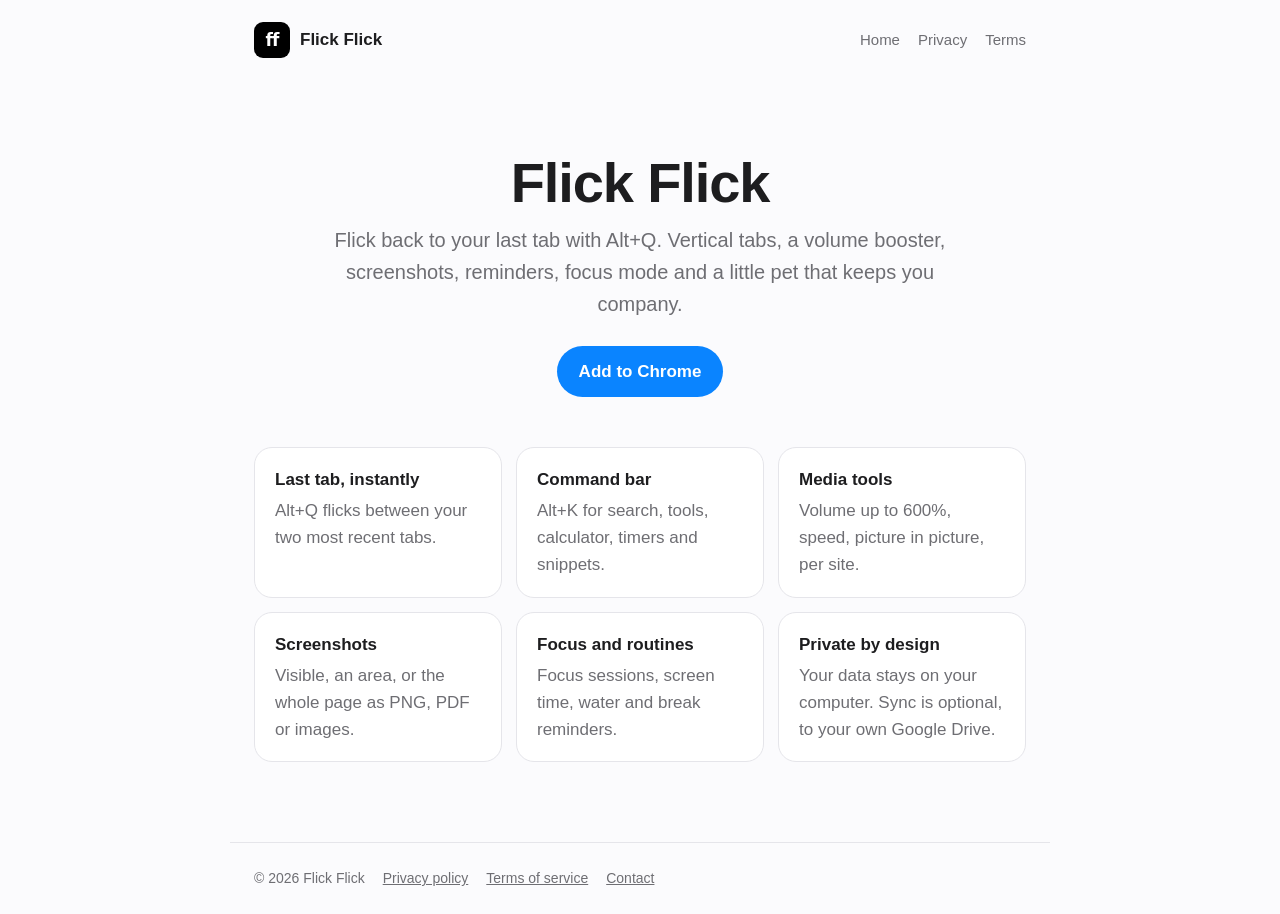
==== index.html @ d934fb7d "Add files via upload" ====
<!doctype html>
<html lang="en"><head><meta charset="utf-8"><meta name="viewport" content="width=device-width,initial-scale=1">
<title>Flick Flick: last tab switcher, sidebar and tab manager</title><meta name="description" content="Flick Flick is a browser extension for last-tab switching, tab management, media controls and more."><style>
:root{--bg:#fbfbfd;--ink:#1d1d1f;--dim:#6e6e73;--card:#fff;--line:#e5e5ea;--accent:#0a84ff}
@media(prefers-color-scheme:dark){:root{--bg:#000;--ink:#f5f5f7;--dim:#a1a1a6;--card:#1c1c1e;--line:#2c2c2e;--accent:#0a84ff}}
*{box-sizing:border-box}body{margin:0;background:var(--bg);color:var(--ink);font:17px/1.6 -apple-system,BlinkMacSystemFont,"Segoe UI",Inter,Roboto,sans-serif}
header{display:flex;align-items:center;gap:12px;max-width:820px;margin:0 auto;padding:22px 24px}
.logo{width:36px;height:36px;border-radius:9px;background:#000;color:#fff;display:grid;place-items:center;font:800 17px/1 system-ui;letter-spacing:-1px}
header a{color:inherit;text-decoration:none;font-weight:700}
nav{margin-left:auto;display:flex;gap:18px;font-size:15px}nav a{color:var(--dim);font-weight:500}
main{max-width:820px;margin:0 auto;padding:8px 24px 80px}
h1{font-size:40px;line-height:1.1;letter-spacing:-.02em;margin:24px 0 8px}h2{font-size:22px;margin:36px 0 8px}
p,li{color:var(--ink)}.dim{color:var(--dim)}a{color:var(--accent)}
.hero{text-align:center;padding:40px 0 10px}.hero h1{font-size:56px}.hero p{font-size:20px;color:var(--dim);max-width:620px;margin:10px auto 26px}
.btn{display:inline-block;background:var(--accent);color:#fff;text-decoration:none;padding:12px 22px;border-radius:999px;font-weight:600}
.grid{display:grid;grid-template-columns:repeat(auto-fit,minmax(220px,1fr));gap:14px;margin-top:40px}
.card{background:var(--card);border:1px solid var(--line);border-radius:18px;padding:18px 20px}.card b{display:block;margin-bottom:4px}
footer{max-width:820px;margin:0 auto;padding:24px;border-top:1px solid var(--line);color:var(--dim);font-size:14px;display:flex;gap:18px;flex-wrap:wrap}
footer a{color:var(--dim)}
</style></head>
<body><header><a href="index.html" style="display:flex;align-items:center;gap:10px"><span class="logo">ff</span>Flick Flick</a>
<nav><a href="index.html">Home</a><a href="privacy.html">Privacy</a><a href="terms.html">Terms</a></nav></header>
<main><section class="hero"><h1>Flick Flick</h1>
<p>Flick back to your last tab with Alt+Q. Vertical tabs, a volume booster, screenshots, reminders, focus mode and a little pet that keeps you company.</p>
<a class="btn" href="CHROME-WEB-STORE-LINK">Add to Chrome</a></section>
<div class="grid">
<div class="card"><b>Last tab, instantly</b><span class="dim">Alt+Q flicks between your two most recent tabs.</span></div>
<div class="card"><b>Command bar</b><span class="dim">Alt+K for search, tools, calculator, timers and snippets.</span></div>
<div class="card"><b>Media tools</b><span class="dim">Volume up to 600%, speed, picture in picture, per site.</span></div>
<div class="card"><b>Screenshots</b><span class="dim">Visible, an area, or the whole page as PNG, PDF or images.</span></div>
<div class="card"><b>Focus and routines</b><span class="dim">Focus sessions, screen time, water and break reminders.</span></div>
<div class="card"><b>Private by design</b><span class="dim">Your data stays on your computer. Sync is optional, to your own Google Drive.</span></div>
</div></main>
<footer><span>© 2026 Flick Flick</span><a href="privacy.html">Privacy policy</a><a href="terms.html">Terms of service</a><a href="mailto:YOUR-EMAIL@example.com">Contact</a></footer>
</body></html>
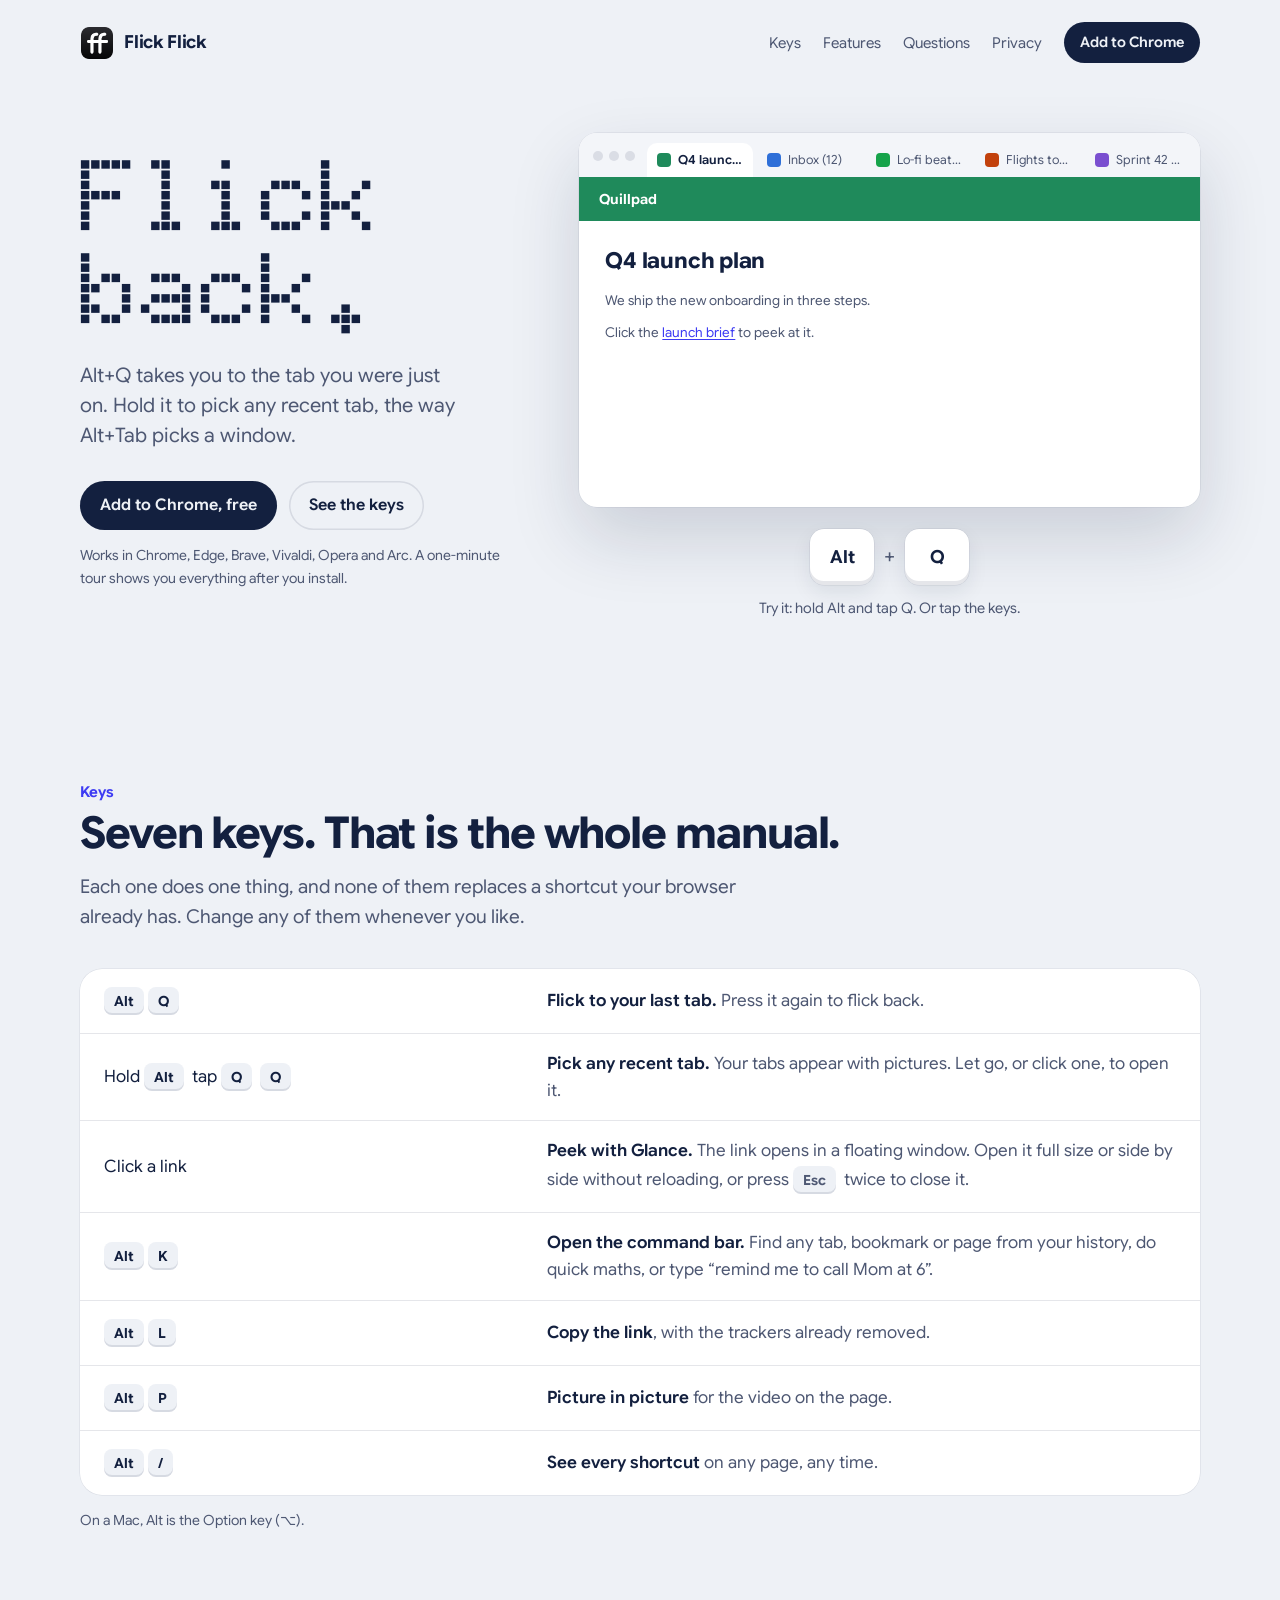
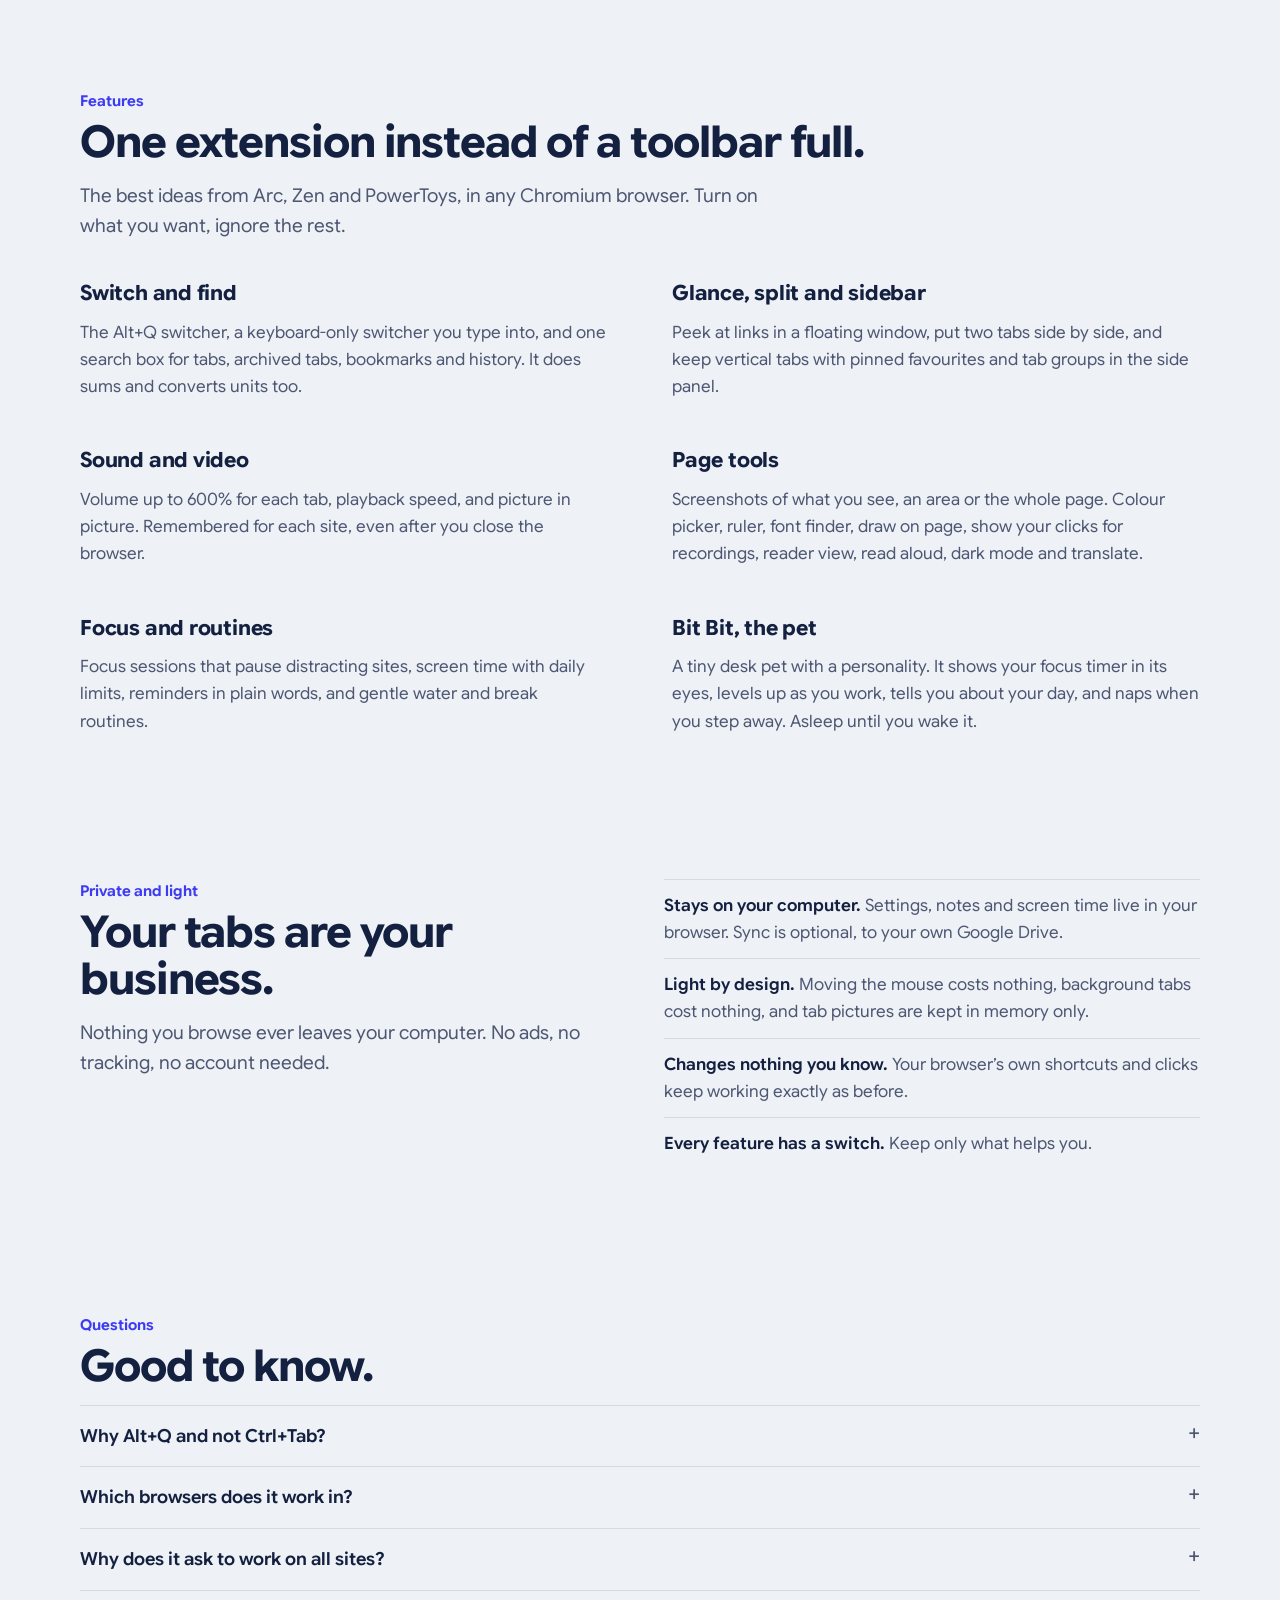
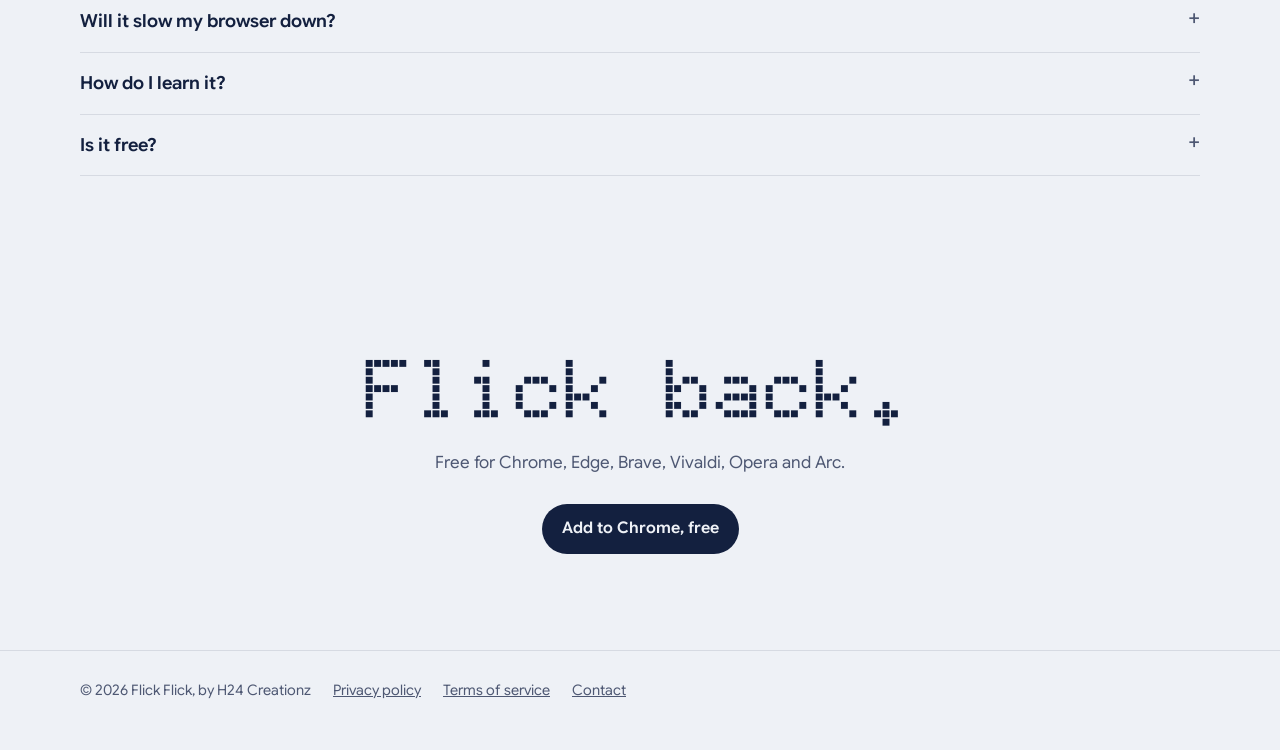
==== commit 68fe9005: "Add files via upload" ====
--- a/index.html
+++ b/index.html
@@ -1,35 +1,224 @@
 <!doctype html>
-<html lang="en"><head><meta charset="utf-8"><meta name="viewport" content="width=device-width,initial-scale=1">
-<title>Flick Flick: last tab switcher, sidebar and tab manager</title><meta name="description" content="Flick Flick is a browser extension for last-tab switching, tab management, media controls and more."><style>
-:root{--bg:#fbfbfd;--ink:#1d1d1f;--dim:#6e6e73;--card:#fff;--line:#e5e5ea;--accent:#0a84ff}
-@media(prefers-color-scheme:dark){:root{--bg:#000;--ink:#f5f5f7;--dim:#a1a1a6;--card:#1c1c1e;--line:#2c2c2e;--accent:#0a84ff}}
-*{box-sizing:border-box}body{margin:0;background:var(--bg);color:var(--ink);font:17px/1.6 -apple-system,BlinkMacSystemFont,"Segoe UI",Inter,Roboto,sans-serif}
-header{display:flex;align-items:center;gap:12px;max-width:820px;margin:0 auto;padding:22px 24px}
-.logo{width:36px;height:36px;border-radius:9px;background:#000;color:#fff;display:grid;place-items:center;font:800 17px/1 system-ui;letter-spacing:-1px}
-header a{color:inherit;text-decoration:none;font-weight:700}
-nav{margin-left:auto;display:flex;gap:18px;font-size:15px}nav a{color:var(--dim);font-weight:500}
-main{max-width:820px;margin:0 auto;padding:8px 24px 80px}
-h1{font-size:40px;line-height:1.1;letter-spacing:-.02em;margin:24px 0 8px}h2{font-size:22px;margin:36px 0 8px}
-p,li{color:var(--ink)}.dim{color:var(--dim)}a{color:var(--accent)}
-.hero{text-align:center;padding:40px 0 10px}.hero h1{font-size:56px}.hero p{font-size:20px;color:var(--dim);max-width:620px;margin:10px auto 26px}
-.btn{display:inline-block;background:var(--accent);color:#fff;text-decoration:none;padding:12px 22px;border-radius:999px;font-weight:600}
-.grid{display:grid;grid-template-columns:repeat(auto-fit,minmax(220px,1fr));gap:14px;margin-top:40px}
-.card{background:var(--card);border:1px solid var(--line);border-radius:18px;padding:18px 20px}.card b{display:block;margin-bottom:4px}
-footer{max-width:820px;margin:0 auto;padding:24px;border-top:1px solid var(--line);color:var(--dim);font-size:14px;display:flex;gap:18px;flex-wrap:wrap}
-footer a{color:var(--dim)}
-</style></head>
-<body><header><a href="index.html" style="display:flex;align-items:center;gap:10px"><span class="logo">ff</span>Flick Flick</a>
-<nav><a href="index.html">Home</a><a href="privacy.html">Privacy</a><a href="terms.html">Terms</a></nav></header>
-<main><section class="hero"><h1>Flick Flick</h1>
-<p>Flick back to your last tab with Alt+Q. Vertical tabs, a volume booster, screenshots, reminders, focus mode and a little pet that keeps you company.</p>
-<a class="btn" href="CHROME-WEB-STORE-LINK">Add to Chrome</a></section>
-<div class="grid">
-<div class="card"><b>Last tab, instantly</b><span class="dim">Alt+Q flicks between your two most recent tabs.</span></div>
-<div class="card"><b>Command bar</b><span class="dim">Alt+K for search, tools, calculator, timers and snippets.</span></div>
-<div class="card"><b>Media tools</b><span class="dim">Volume up to 600%, speed, picture in picture, per site.</span></div>
-<div class="card"><b>Screenshots</b><span class="dim">Visible, an area, or the whole page as PNG, PDF or images.</span></div>
-<div class="card"><b>Focus and routines</b><span class="dim">Focus sessions, screen time, water and break reminders.</span></div>
-<div class="card"><b>Private by design</b><span class="dim">Your data stays on your computer. Sync is optional, to your own Google Drive.</span></div>
-</div></main>
-<footer><span>© 2026 Flick Flick</span><a href="privacy.html">Privacy policy</a><a href="terms.html">Terms of service</a><a href="mailto:YOUR-EMAIL@example.com">Contact</a></footer>
-</body></html>+<html lang="en">
+<head>
+<meta charset="utf-8">
+<meta name="viewport" content="width=device-width, initial-scale=1">
+<title>Flick Flick: Alt+Tab for your browser tabs</title>
+<meta name="description" content="Flick back to your last tab with Alt+Q. Hold it to pick any recent tab, peek at links with Glance, and get vertical tabs, a volume booster, screenshots, focus and more in one light extension.">
+<meta property="og:title" content="Flick Flick: Alt+Tab for your browser tabs">
+<meta property="og:description" content="Alt+Q flicks to your last tab. Hold it to pick any recent tab. Click any link to peek at it in a floating window.">
+<meta property="og:image" content="icon.png">
+<link rel="icon" href="favicon.png">
+<link rel="preload" href="fonts/doto.woff2" as="font" type="font/woff2" crossorigin>
+<link rel="stylesheet" href="style.css">
+</head>
+<body>
+<div class="wrap top">
+  <a class="brand" href="index.html"><img src="icon.png" alt="">Flick Flick</a>
+  <nav aria-label="Main"><a href="#keys">Keys</a><a href="#features">Features</a><a href="#faq">Questions</a><a href="privacy.html">Privacy</a>
+    <a class="btn" href="https://chromewebstore.google.com/detail/ccjfgehimibjhjfbncilcfpdpnaibkml">Add to Chrome</a></nav>
+</div>
+
+<main>
+  <div class="wrap hero">
+    <div>
+      <h1>Flick<br>back.</h1>
+      <p class="lede">Alt+Q takes you to the tab you were just on. Hold it to pick any recent tab, the way Alt+Tab picks a window.</p>
+      <div class="cta">
+        <a class="btn" href="https://chromewebstore.google.com/detail/ccjfgehimibjhjfbncilcfpdpnaibkml">Add to Chrome, free</a>
+        <a class="btn ghost" href="#keys">See the keys</a>
+      </div>
+      <p class="small">Works in Chrome, Edge, Brave, Vivaldi, Opera and Arc. A one-minute tour shows you everything after you install.</p>
+    </div>
+
+    <div class="demo" aria-label="Try Flick Flick here">
+      <div class="browser">
+        <div class="strip" id="strip"><div class="dots" aria-hidden="true"><i></i><i></i><i></i></div></div>
+        <div class="view" id="view">
+          <div class="sw" id="sw" role="listbox" aria-label="Switch tab"><div class="panel" id="panel"></div></div>
+          <div class="gl" id="gl" hidden role="dialog" aria-label="Glance">
+            <div class="bar"><span class="host">brief.quillpad.app</span><button type="button" id="gl-keep">Open</button><button type="button" id="gl-split">Split</button><button type="button" id="gl-close" aria-label="Close Glance">×</button></div>
+            <div class="body" style="padding:18px 22px"><h3 style="margin:0 0 10px;font-size:20px">Launch brief</h3>
+              <p style="margin:0 0 8px;font-size:13px;color:var(--ink-2)">Three steps: a guided first run, smarter defaults, and a weekly digest. One owner and one date for each.</p>
+              <p style="margin:0;font-size:13px;color:var(--ink-2)">Glance lets you read this without leaving your page. Open it full size or side by side, and nothing reloads. Press Esc twice to close it.</p></div>
+          </div>
+        </div>
+      </div>
+      <div class="keys">
+        <button class="key" id="k-alt" type="button" aria-pressed="false" aria-label="Alt key: tap to hold it down">Alt</button><span class="plus" aria-hidden="true">+</span>
+        <button class="key" id="k-q" type="button" aria-label="Q key">Q</button>
+      </div>
+      <p class="hint" id="hint" aria-live="polite">Try it: hold Alt and tap Q. Or tap the keys.</p>
+    </div>
+  </div>
+
+  <section id="keys">
+    <div class="wrap">
+      <p class="kicker">Keys</p>
+      <h2>Seven keys. That is the whole manual.</h2>
+      <p class="intro">Each one does one thing, and none of them replaces a shortcut your browser already has. Change any of them whenever you like.</p>
+      <div class="shortcuts">
+        <div class="sc"><div><kbd>Alt</kbd><kbd>Q</kbd></div><p><strong>Flick to your last tab.</strong> Press it again to flick back.</p></div>
+        <div class="sc"><div>Hold <kbd>Alt</kbd> tap <kbd>Q</kbd> <kbd>Q</kbd></div><p><strong>Pick any recent tab.</strong> Your tabs appear with pictures. Let go, or click one, to open it.</p></div>
+        <div class="sc"><div>Click a link</div><p><strong>Peek with Glance.</strong> The link opens in a floating window. Open it full size or side by side without reloading, or press <kbd>Esc</kbd> twice to close it.</p></div>
+        <div class="sc"><div><kbd>Alt</kbd><kbd>K</kbd></div><p><strong>Open the command bar.</strong> Find any tab, bookmark or page from your history, do quick maths, or type “remind me to call Mom at 6”.</p></div>
+        <div class="sc"><div><kbd>Alt</kbd><kbd>L</kbd></div><p><strong>Copy the link</strong>, with the trackers already removed.</p></div>
+        <div class="sc"><div><kbd>Alt</kbd><kbd>P</kbd></div><p><strong>Picture in picture</strong> for the video on the page.</p></div>
+        <div class="sc"><div><kbd>Alt</kbd><kbd>/</kbd></div><p><strong>See every shortcut</strong> on any page, any time.</p></div>
+      </div>
+      <p class="small">On a Mac, Alt is the Option key (⌥).</p>
+    </div>
+  </section>
+
+  <section id="features">
+    <div class="wrap">
+      <p class="kicker">Features</p>
+      <h2>One extension instead of a toolbar full.</h2>
+      <p class="intro">The best ideas from Arc, Zen and PowerToys, in any Chromium browser. Turn on what you want, ignore the rest.</p>
+      <div class="groups">
+        <div class="group"><h3>Switch and find</h3><p>The Alt+Q switcher, a keyboard-only switcher you type into, and one search box for tabs, archived tabs, bookmarks and history. It does sums and converts units too.</p></div>
+        <div class="group"><h3>Glance, split and sidebar</h3><p>Peek at links in a floating window, put two tabs side by side, and keep vertical tabs with pinned favourites and tab groups in the side panel.</p></div>
+        <div class="group"><h3>Sound and video</h3><p>Volume up to 600% for each tab, playback speed, and picture in picture. Remembered for each site, even after you close the browser.</p></div>
+        <div class="group"><h3>Page tools</h3><p>Screenshots of what you see, an area or the whole page. Colour picker, ruler, font finder, draw on page, show your clicks for recordings, reader view, read aloud, dark mode and translate.</p></div>
+        <div class="group"><h3>Focus and routines</h3><p>Focus sessions that pause distracting sites, screen time with daily limits, reminders in plain words, and gentle water and break routines.</p></div>
+        <div class="group"><h3>Bit Bit, the pet</h3><p>A tiny desk pet with a personality. It shows your focus timer in its eyes, levels up as you work, tells you about your day, and naps when you step away. Asleep until you wake it.</p></div>
+      </div>
+    </div>
+  </section>
+
+  <section>
+    <div class="wrap private">
+      <div><p class="kicker">Private and light</p><h2>Your tabs are your business.</h2>
+        <p class="intro" style="margin:0">Nothing you browse ever leaves your computer. No ads, no tracking, no account needed.</p></div>
+      <ul>
+        <li><strong>Stays on your computer.</strong> Settings, notes and screen time live in your browser. Sync is optional, to your own Google Drive.</li>
+        <li><strong>Light by design.</strong> Moving the mouse costs nothing, background tabs cost nothing, and tab pictures are kept in memory only.</li>
+        <li><strong>Changes nothing you know.</strong> Your browser’s own shortcuts and clicks keep working exactly as before.</li>
+        <li><strong>Every feature has a switch.</strong> Keep only what helps you.</li>
+      </ul>
+    </div>
+  </section>
+
+  <section id="faq">
+    <div class="wrap">
+      <p class="kicker">Questions</p>
+      <h2>Good to know.</h2>
+      <details><summary>Why Alt+Q and not Ctrl+Tab?</summary><p>Chrome keeps Ctrl+Tab for itself and lets no extension change it. Alt+Q sits right under your fingers, works the same way, and you can pick any other key on your browser’s shortcuts page.</p></details>
+      <details><summary>Which browsers does it work in?</summary><p>Chrome, Edge, Brave, Vivaldi, Arc and Opera. Opera has no side panel, so vertical tabs are not available there; everything else works.</p></details>
+      <details><summary>Why does it ask to work on all sites?</summary><p>Only so it can show the switcher on the page you are on, open Glance when you click a link, remember your volume for each site, and show the pet. It reads no page content and sends nothing anywhere. It asks once, and you can say no.</p></details>
+      <details><summary>Will it slow my browser down?</summary><p>No. It does almost nothing until you press a key. Mouse movement and background tabs cost nothing, and every feature can be switched off.</p></details>
+      <details><summary>How do I learn it?</summary><p>A one-minute tour opens when you install it. Press Alt+/ on any page to see every shortcut, and take the tour again any time from Settings.</p></details>
+      <details><summary>Is it free?</summary><p>Yes, with no ads and nothing to sign up for.</p></details>
+    </div>
+  </section>
+
+  <div class="wrap end">
+    <h2>Flick back.</h2>
+    <p>Free for Chrome, Edge, Brave, Vivaldi, Opera and Arc.</p>
+    <a class="btn" href="https://chromewebstore.google.com/detail/ccjfgehimibjhjfbncilcfpdpnaibkml">Add to Chrome, free</a>
+  </div>
+</main>
+
+<footer><div class="wrap"><span>© 2026 Flick Flick, by H24 Creationz</span><a href="privacy.html">Privacy policy</a><a href="terms.html">Terms of service</a><a href="mailto:h24creationz@gmail.com">Contact</a></div></footer>
+
+<script>
+(() => {
+  // A small, honest copy of the real thing: the same keys, the same order of recent tabs.
+  const TABS = [
+    { title: 'Q4 launch plan', brand: 'Quillpad', color: '#1F8A5B', head: 'Q4 launch plan', text: ['We ship the new onboarding in three steps.', 'Click the <span class="lnk" data-glance>launch brief</span> to peek at it.'] },
+    { title: 'Inbox (12)', brand: 'Postwell', color: '#2E6FD8', head: 'Inbox', text: ['Maya: Can we move the review to 4?', 'Leo: Flights are booked. Sending details.'] },
+    { title: 'Lo-fi beats to study to', brand: 'Tunewell', color: '#16A34A', head: 'Lo-fi beats to study to', text: ['Now playing: Rainy window, side B.', 'Up next: Quiet library, 42 minutes.'] },
+    { title: 'Flights to Goa', brand: 'Skyway', color: '#C2410C', head: 'Chennai to Goa', text: ['Fri 7:10 AM, nonstop, 1h 35m.', 'Two seats together, window and aisle.'] },
+    { title: 'Sprint 42 board', brand: 'Taskloom', color: '#7A4FD0', head: 'Sprint 42', text: ['To do: 6 · In progress: 4 · Done: 11', 'Next up: the first-run tour.'] }
+  ];
+  const $ = (id) => document.getElementById(id);
+  const strip = $('strip'); const view = $('view'); const sw = $('sw'); const panel = $('panel'); const hint = $('hint'); const gl = $('gl');
+  const kAlt = $('k-alt'); const kQ = $('k-q');
+  let mru = [0, 3, 1, 2, 4];
+  let open = false; let sel = 1; let altDown = false; let latched = false; let qDown = false; let flashT = 0;
+  const esc = (s) => s.replace(/[&<>"]/g, (c) => ({ '&': '&amp;', '<': '&lt;', '>': '&gt;', '"': '&quot;' }[c]));
+  const say = (t) => { hint.textContent = t; };
+
+  // Tabs and pages.
+  TABS.forEach((t, i) => {
+    const el = document.createElement('div'); el.className = 'tab'; el.dataset.i = i;
+    el.innerHTML = `<b style="background:${t.color}"></b><span>${esc(t.title)}</span>`;
+    el.addEventListener('click', () => activate(i));
+    strip.append(el);
+    const pg = document.createElement('div'); pg.className = 'page'; pg.dataset.i = i;
+    pg.innerHTML = `<header style="background:${t.color}">${esc(t.brand)}</header><div class="body"><h3>${esc(t.head)}</h3>${t.text.map((x) => `<p>${x}</p>`).join('')}</div>`;
+    view.insertBefore(pg, sw);
+  });
+  function paint() {
+    const a = mru[0];
+    for (const el of strip.querySelectorAll('.tab')) el.classList.toggle('on', Number(el.dataset.i) === a);
+    for (const pg of view.querySelectorAll('.page')) pg.style.opacity = Number(pg.dataset.i) === a ? '1' : '0';
+    for (const pg of view.querySelectorAll('.page')) pg.style.pointerEvents = Number(pg.dataset.i) === a ? 'auto' : 'none';
+  }
+  function activate(i) { mru = [i, ...mru.filter((x) => x !== i)]; paint(); }
+
+  // The switcher.
+  function drawSw() {
+    panel.innerHTML = mru.map((i, k) => { const t = TABS[i]; return `<div class="card${k === sel ? ' sel' : ''}" role="option" aria-selected="${k === sel}" data-k="${k}"><div class="t"><b style="background:${t.color}"></b><span>${esc(t.title)}</span></div><div class="pv"><i style="background:${t.color}"></i><u></u><u style="width:60%"></u></div></div>`; }).join('');
+  }
+  function step(d = 1) {
+    if (!open) { open = true; sel = 1; sw.classList.add('show'); say('Keep tapping Q. Let go of Alt, or click a tab, to open it.'); }
+    else sel = (sel + d + mru.length) % mru.length;
+    drawSw();
+  }
+  function commit(k = sel) {
+    if (!open) return;
+    open = false; sw.classList.remove('show');
+    const i = mru[k]; activate(i);
+    say(k === 1 ? `Flicked to “${TABS[i].title}”. Press Alt+Q again to flick back.` : `Opened “${TABS[i].title}”.`);
+  }
+  function cancel() { open = false; sw.classList.remove('show'); say('Stayed where you were.'); }
+  function quickFlick() { step(); clearTimeout(flashT); flashT = setTimeout(() => commit(), 140); }
+  panel.addEventListener('click', (e) => { const c = e.target.closest('.card'); if (c) { e.stopPropagation(); commit(Number(c.dataset.k)); latched = false; kAlt.setAttribute('aria-pressed', 'false'); } });
+  sw.addEventListener('click', () => cancel());
+
+  // Glance.
+  let escAt = 0;
+  const glanceOpen = () => { gl.hidden = false; escAt = 0; say('That is Glance. Open it full size or side by side, or press Esc twice to close it.'); };
+  view.addEventListener('click', (e) => {
+    if (!e.target.closest('[data-glance]')) return;
+    glanceOpen();
+  });
+  $('gl-close').addEventListener('click', () => { gl.hidden = true; say('Closed. You never left your page.'); });
+  $('gl-keep').addEventListener('click', () => { gl.hidden = true; say('Now a normal tab, right where you left it. Nothing reloaded.'); });
+  $('gl-split').addEventListener('click', () => { gl.hidden = true; say('Side by side with your page. Nothing reloaded.'); });
+  const arm = (on) => { for (const l of view.querySelectorAll('[data-glance]')) l.classList.toggle('armed', on); };
+
+  // Your keyboard.
+  const typing = (t) => t && (t.isContentEditable || /^(INPUT|TEXTAREA|SELECT)$/.test(t.tagName));
+  addEventListener('keydown', (e) => {
+    if (typing(e.target)) return;
+    if (e.key === 'Alt') { altDown = true; kAlt.classList.add('down'); e.preventDefault(); return; }
+    if (e.code === 'KeyQ' && (e.altKey || altDown)) { e.preventDefault(); if (!e.repeat) { kQ.classList.add('down'); step(); } return; }
+    if (open && e.code === 'Backquote') { e.preventDefault(); step(-1); return; }
+    if (open && (e.key === 'ArrowRight' || e.key === 'ArrowLeft')) { e.preventDefault(); step(e.key === 'ArrowRight' ? 1 : -1); return; }
+    if (open && e.key === 'Enter') { e.preventDefault(); commit(); return; }
+    if (e.key === 'Escape') { if (open) { cancel(); return; } if (!gl.hidden) { if (Date.now() - escAt < 2500) { gl.hidden = true; say('Closed. You never left your page.'); } else { escAt = Date.now(); say('Press Esc again to close Glance.'); } } }
+  });
+  addEventListener('keyup', (e) => {
+    if (e.key === 'Alt') { altDown = false; kAlt.classList.remove('down'); e.preventDefault(); if (open && !latched) commit(); }
+    if (e.code === 'KeyQ') { qDown = false; kQ.classList.remove('down'); arm(false); }
+  });
+  addEventListener('blur', () => { altDown = false; qDown = false; kAlt.classList.remove('down'); kQ.classList.remove('down'); arm(false); });
+
+  // The keys on the screen, for touch and mouse.
+  kAlt.addEventListener('click', () => {
+    latched = !latched; kAlt.setAttribute('aria-pressed', String(latched));
+    if (latched) say('Alt is held. Now tap Q, and tap it again to move.');
+    else if (open) commit(); else say('Try it: hold Alt and tap Q. Or tap the keys.');
+  });
+  kQ.addEventListener('click', () => {
+    kQ.classList.add('down'); setTimeout(() => kQ.classList.remove('down'), 120);
+    if (latched) step(); else quickFlick();
+  });
+
+  paint();
+})();
+</script>
+</body>
+</html>
--- a/style.css
+++ b/style.css
@@ -0,0 +1,139 @@
+@font-face { font-family: "Doto"; src: url(fonts/doto.woff2) format("woff2"); font-weight: 100 900; font-display: swap; }
+@font-face { font-family: "Google Sans Flex"; src: url(fonts/google-sans-flex.woff2) format("woff2"); font-weight: 100 1000; font-display: swap; }
+
+:root {
+  --mist: #EEF1F6; --paper: #FFFFFF; --ink: #13203F; --ink-2: #4E5873; --line: rgba(19, 32, 63, .11);
+  --indigo: #3D3BF3; --indigo-soft: rgba(61, 59, 243, .1); --flick: #FFC93C; --shadow: 0 30px 70px rgba(19, 32, 63, .16);
+  --text: "Google Sans Flex", -apple-system, BlinkMacSystemFont, "Segoe UI", Roboto, sans-serif;
+  --dots: "Doto", "Google Sans Flex", ui-monospace, monospace;
+  color-scheme: light;
+}
+@media (prefers-color-scheme: dark) {
+  :root { --mist: #0E1630; --paper: #18223F; --ink: #EEF1F8; --ink-2: #A7B0C8; --line: rgba(238, 241, 248, .12); --indigo: #8D8CFF; --indigo-soft: rgba(141, 140, 255, .16); --shadow: 0 30px 70px rgba(0, 0, 0, .45); color-scheme: dark; }
+}
+* { box-sizing: border-box; }
+html { -webkit-text-size-adjust: 100%; }
+body { margin: 0; background: var(--mist); color: var(--ink); font: 400 17px/1.6 var(--text); -webkit-font-smoothing: antialiased; }
+a { color: var(--indigo); }
+:focus-visible { outline: 2.5px solid var(--indigo); outline-offset: 3px; border-radius: 8px; }
+.wrap { width: min(1120px, 100% - 48px); margin-inline: auto; }
+
+/* header */
+.top { display: flex; align-items: center; gap: 14px; padding: 22px 0; }
+.brand { display: flex; align-items: center; gap: 10px; color: inherit; text-decoration: none; font-weight: 650; font-size: 18px; letter-spacing: -.01em; }
+.brand img { width: 34px; height: 34px; border-radius: 9px; }
+.top nav { margin-left: auto; display: flex; align-items: center; gap: 22px; font-size: 15px; }
+.top nav a { color: var(--ink-2); text-decoration: none; }
+.top nav a:hover { color: var(--ink); }
+.top nav a.btn { color: var(--mist); }
+.btn { display: inline-flex; align-items: center; gap: 8px; padding: 12px 20px; border-radius: 999px; background: var(--ink); color: var(--mist); text-decoration: none; font-weight: 600; font-size: 16px; border: 0; cursor: pointer; }
+.btn:hover { filter: brightness(1.15); }
+.btn.ghost { background: transparent; color: var(--ink); box-shadow: inset 0 0 0 1.5px var(--line); }
+.top .btn { padding: 9px 16px; font-size: 14.5px; }
+
+/* hero */
+.hero { display: grid; grid-template-columns: minmax(0, 5fr) minmax(0, 7fr); gap: 56px; align-items: center; padding: 48px 0 88px; }
+.hero h1 { margin: 0; font: 800 clamp(56px, 8vw, 104px)/.9 var(--dots); letter-spacing: -.01em; }
+.hero .lede { margin: 26px 0 30px; font-size: 20px; line-height: 1.5; color: var(--ink-2); max-width: 30ch; }
+.cta { display: flex; flex-wrap: wrap; gap: 12px; align-items: center; }
+.small { color: var(--ink-2); font-size: 14px; margin-top: 14px; }
+
+/* the demo */
+.demo { position: relative; }
+.browser { border-radius: 18px; background: var(--paper); box-shadow: var(--shadow), 0 0 0 .5px var(--line); overflow: hidden; user-select: none; -webkit-user-select: none; }
+.strip { display: flex; gap: 4px; padding: 10px 10px 0; background: color-mix(in srgb, var(--mist) 70%, var(--paper)); }
+.strip .dots { display: flex; gap: 6px; align-items: center; padding: 0 8px 8px 4px; }
+.strip .dots i { width: 10px; height: 10px; border-radius: 50%; background: var(--line); }
+.strip { min-width: 0; }
+.tab { flex: 1 1 0; min-width: 0; display: flex; align-items: center; gap: 7px; height: 34px; padding: 0 10px; border-radius: 10px 10px 0 0; font-size: 12.5px; color: var(--ink-2); white-space: nowrap; overflow: hidden; cursor: pointer; transition: background .15s; }
+.tab b { width: 14px; height: 14px; border-radius: 4px; flex: none; }
+.tab span { overflow: hidden; text-overflow: ellipsis; }
+.tab.on { background: var(--paper); color: var(--ink); font-weight: 600; }
+.view { position: relative; height: 330px; }
+.page { position: absolute; inset: 0; padding: 0; transition: opacity .18s ease; }
+.page header { height: 44px; display: flex; align-items: center; gap: 10px; padding: 0 20px; color: #fff; font-weight: 650; font-size: 14px; }
+.page .body { padding: 22px 26px; }
+.page h3 { margin: 0 0 12px; font-size: 22px; letter-spacing: -.01em; }
+.page p { margin: 0 0 10px; font-size: 13.5px; line-height: 1.6; color: var(--ink-2); }
+.page .lnk { color: var(--indigo); text-decoration: underline; text-underline-offset: 2px; cursor: pointer; }
+.page .lnk.armed { background: var(--indigo-soft); border-radius: 4px; }
+
+/* switcher inside the demo */
+.sw { position: absolute; inset: 0; display: grid; place-items: center; background: rgba(19, 32, 63, .12); opacity: 0; pointer-events: none; transition: opacity .09s; }
+.sw.show { opacity: 1; pointer-events: auto; }
+.sw .panel { display: flex; flex-wrap: wrap; justify-content: center; gap: 8px; max-width: 92%; padding: 12px; border-radius: 16px; background: rgba(28, 30, 40, .86); backdrop-filter: blur(24px) saturate(1.6); -webkit-backdrop-filter: blur(24px) saturate(1.6); box-shadow: 0 20px 50px rgba(0, 0, 0, .4); }
+.card { width: 112px; padding: 6px 6px 8px; border-radius: 11px; border: 2px solid transparent; color: #F5F5F7; font-size: 11px; cursor: pointer; }
+.card.sel { background: rgba(255, 255, 255, .1); border-color: rgba(255, 255, 255, .9); }
+.card .t { display: flex; align-items: center; gap: 5px; margin-bottom: 6px; font-weight: 600; white-space: nowrap; overflow: hidden; }
+.card .t b { width: 11px; height: 11px; border-radius: 3px; flex: none; }
+.card .t span { overflow: hidden; text-overflow: ellipsis; }
+.card .pv { height: 58px; border-radius: 7px; background: #fff; overflow: hidden; }
+.card .pv i { display: block; height: 12px; }
+.card .pv u { display: block; height: 4px; margin: 6px 8px 0; border-radius: 2px; background: #D9DCE5; text-decoration: none; }
+
+/* Glance inside the demo */
+.gl { position: absolute; left: 16%; right: 9%; top: 12%; bottom: 10%; border-radius: 14px; background: var(--paper); box-shadow: 0 30px 70px rgba(0, 0, 0, .35), 0 0 0 .5px var(--line); overflow: hidden; transform-origin: 20% 30%; animation: pop .24s cubic-bezier(.2, .9, .25, 1.15); }
+.gl[hidden] { display: none; }
+.gl .bar { display: flex; align-items: center; gap: 8px; height: 34px; padding: 0 10px; background: color-mix(in srgb, var(--mist) 70%, var(--paper)); font-size: 12px; color: var(--ink-2); }
+.gl .bar button { all: unset; cursor: pointer; padding: 4px 9px; border-radius: 7px; font-weight: 600; color: var(--ink); }
+.gl .bar button:hover { background: var(--line); }
+.gl .bar .host { margin-right: auto; }
+@media (prefers-color-scheme: dark) { .gl { background: #243055; box-shadow: 0 30px 70px rgba(0, 0, 0, .55), 0 0 0 1px rgba(255, 255, 255, .14); } }
+@keyframes pop { from { opacity: 0; transform: scale(.8); } }
+
+/* the keys under the demo */
+.keys { display: flex; align-items: center; justify-content: center; gap: 10px; margin-top: 22px; flex-wrap: wrap; }
+.key { min-width: 64px; height: 56px; padding: 0 18px; border-radius: 14px; border: 0; background: var(--paper); color: var(--ink); font: 650 18px/1 var(--text); box-shadow: inset 0 -4px 0 var(--line), 0 0 0 .5px var(--line), 0 8px 20px rgba(19, 32, 63, .08); cursor: pointer; transition: transform .06s, box-shadow .06s, background .12s; }
+.key[aria-pressed="true"], .key.down { transform: translateY(3px); box-shadow: inset 0 -1px 0 var(--line), 0 0 0 .5px var(--line); background: var(--flick); color: #13203F; }
+.plus { color: var(--ink-2); font-size: 20px; }
+.hint { text-align: center; color: var(--ink-2); font-size: 14.5px; margin: 12px 0 0; min-height: 1.6em; }
+
+/* sections */
+section { padding: 72px 0; }
+.kicker { margin: 0 0 6px; color: var(--indigo); font-weight: 650; font-size: 15px; }
+h2 { margin: 0 0 14px; font-size: clamp(30px, 4vw, 44px); line-height: 1.08; letter-spacing: -.025em; font-weight: 700; }
+.intro { color: var(--ink-2); font-size: 19px; max-width: 60ch; margin: 0 0 36px; }
+.shortcuts { border-radius: 22px; background: var(--paper); box-shadow: 0 0 0 .5px var(--line); overflow: hidden; }
+.sc { display: grid; grid-template-columns: minmax(180px, 2fr) minmax(0, 3fr); gap: 24px; align-items: center; padding: 16px 24px; border-top: 1px solid var(--line); }
+.sc:first-child { border-top: 0; }
+.sc kbd { font: 650 14px/1 var(--text); padding: 7px 10px; border-radius: 8px; background: var(--mist); box-shadow: inset 0 -2px 0 var(--line); margin-right: 4px; white-space: nowrap; display: inline-block; margin-block: 2px; }
+.sc p { margin: 0; color: var(--ink-2); }
+.sc strong { color: var(--ink); font-weight: 600; }
+.groups { display: grid; grid-template-columns: repeat(2, minmax(0, 1fr)); gap: 44px 64px; }
+.group h3 { margin: 0 0 8px; font-size: 21px; letter-spacing: -.01em; }
+.group p { margin: 0; color: var(--ink-2); }
+.private { display: grid; grid-template-columns: minmax(0, 1fr) minmax(0, 1fr); gap: 48px; align-items: start; }
+.private ul { margin: 0; padding: 0; list-style: none; }
+.private li { padding: 12px 0; border-top: 1px solid var(--line); color: var(--ink-2); }
+.private li strong { color: var(--ink); font-weight: 600; }
+details { border-top: 1px solid var(--line); padding: 16px 0; }
+details:last-child { border-bottom: 1px solid var(--line); }
+summary { cursor: pointer; font-weight: 600; font-size: 18px; list-style: none; display: flex; justify-content: space-between; gap: 16px; }
+summary::-webkit-details-marker { display: none; }
+summary::after { content: "+"; color: var(--ink-2); font-weight: 400; font-size: 22px; line-height: 1; transition: transform .2s; }
+details[open] summary::after { transform: rotate(45deg); }
+details p { margin: 10px 0 0; color: var(--ink-2); max-width: 70ch; }
+.end { text-align: center; padding: 96px 0; }
+.end h2 { font-family: var(--dots); font-weight: 800; font-size: clamp(44px, 7vw, 84px); letter-spacing: 0; }
+.end p { color: var(--ink-2); margin: 0 0 28px; }
+footer { padding: 28px 0 48px; border-top: 1px solid var(--line); color: var(--ink-2); font-size: 14.5px; }
+footer .wrap { display: flex; flex-wrap: wrap; gap: 22px; }
+footer a { color: var(--ink-2); }
+
+/* documents (privacy, terms) */
+.doc { width: min(760px, 100% - 48px); margin: 24px auto 96px; padding: 44px 52px; border-radius: 24px; background: var(--paper); box-shadow: 0 0 0 .5px var(--line); }
+.doc h1 { margin: 0 0 6px; font-size: 40px; letter-spacing: -.025em; line-height: 1.1; }
+.doc h2 { font-size: 23px; margin: 36px 0 10px; letter-spacing: -.01em; }
+.doc p, .doc li { color: var(--ink-2); }
+.doc b { color: var(--ink); }
+
+@media (max-width: 900px) {
+  .hero { grid-template-columns: minmax(0, 1fr); gap: 40px; padding-top: 24px; }
+  .groups, .private { grid-template-columns: 1fr; gap: 32px; }
+  .sc { grid-template-columns: 1fr; gap: 6px; }
+  .top nav a:not(.btn) { display: none; }
+  .view { height: 300px; }
+  .card { width: 88px; } .card .pv { height: 44px; }
+  .doc { padding: 28px 22px; }
+}
+@media (prefers-reduced-motion: reduce) { *, *::before, *::after { animation: none !important; transition: none !important; } }
